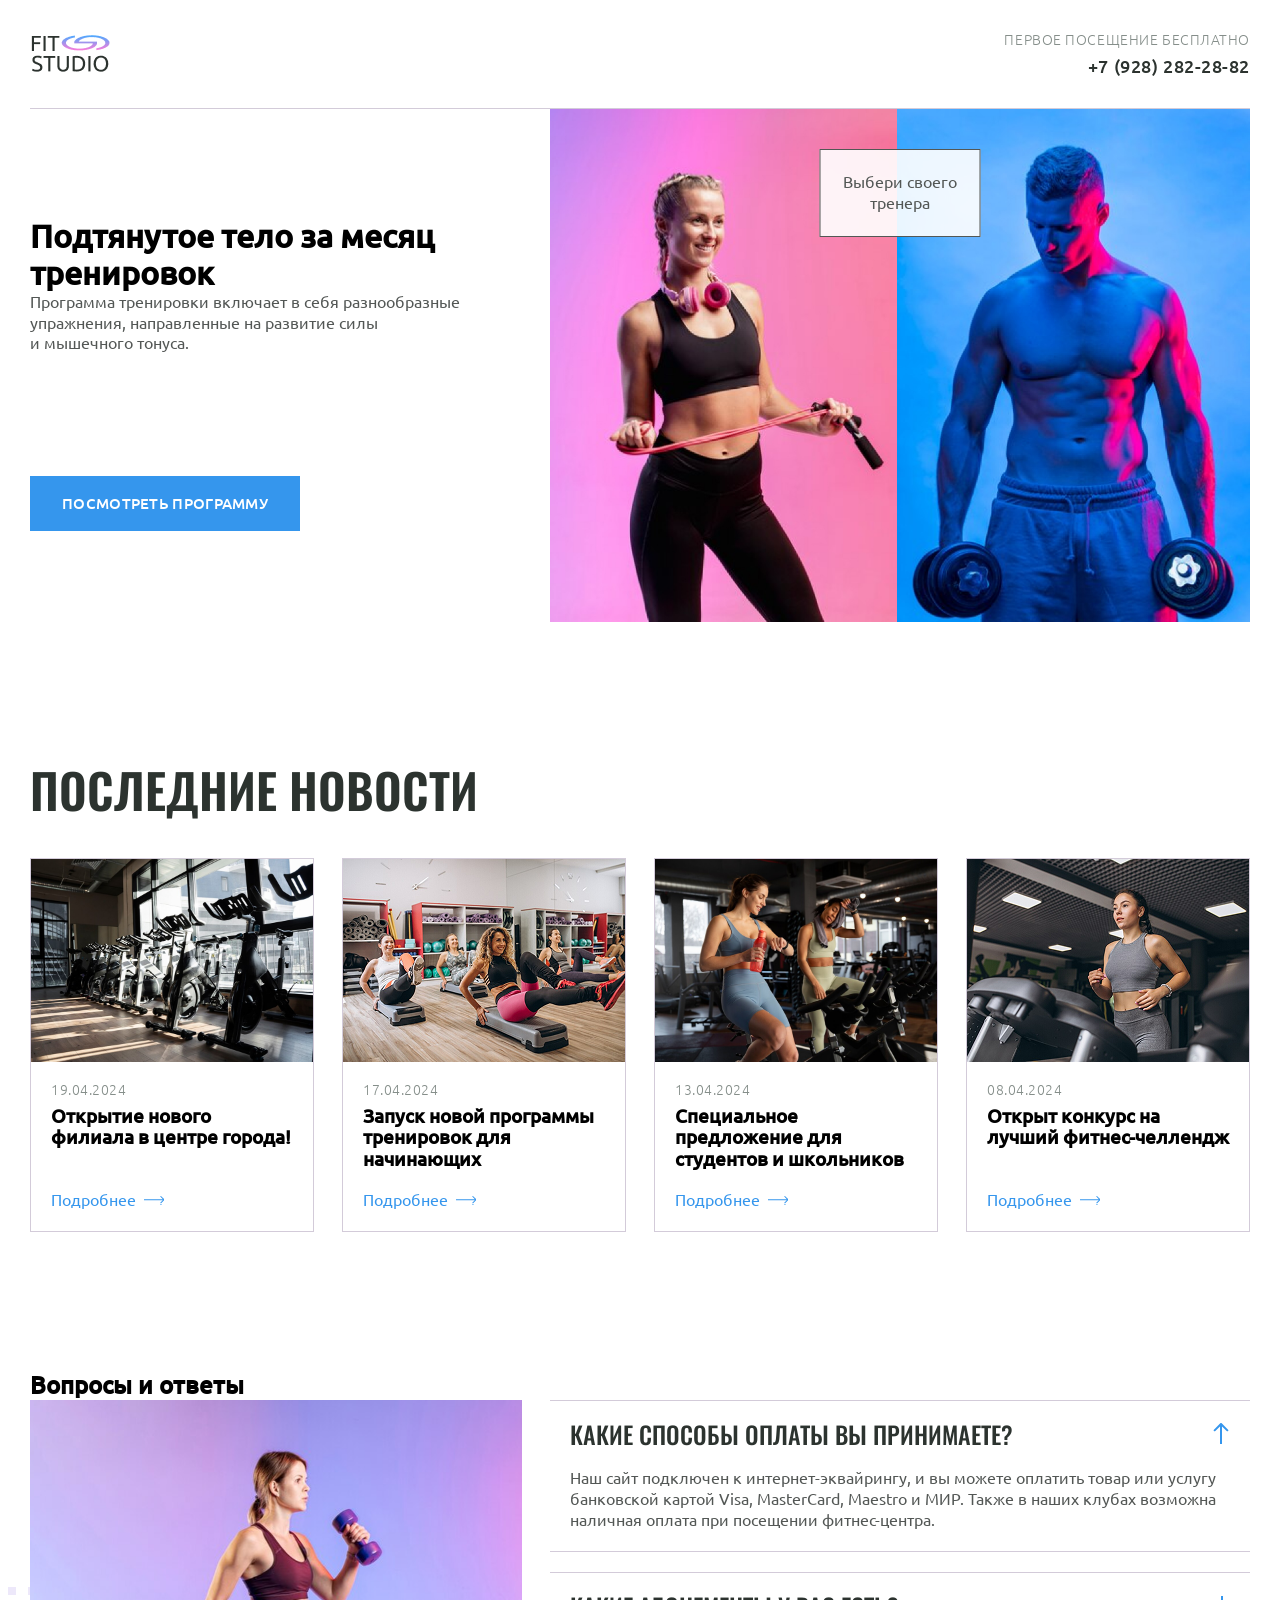
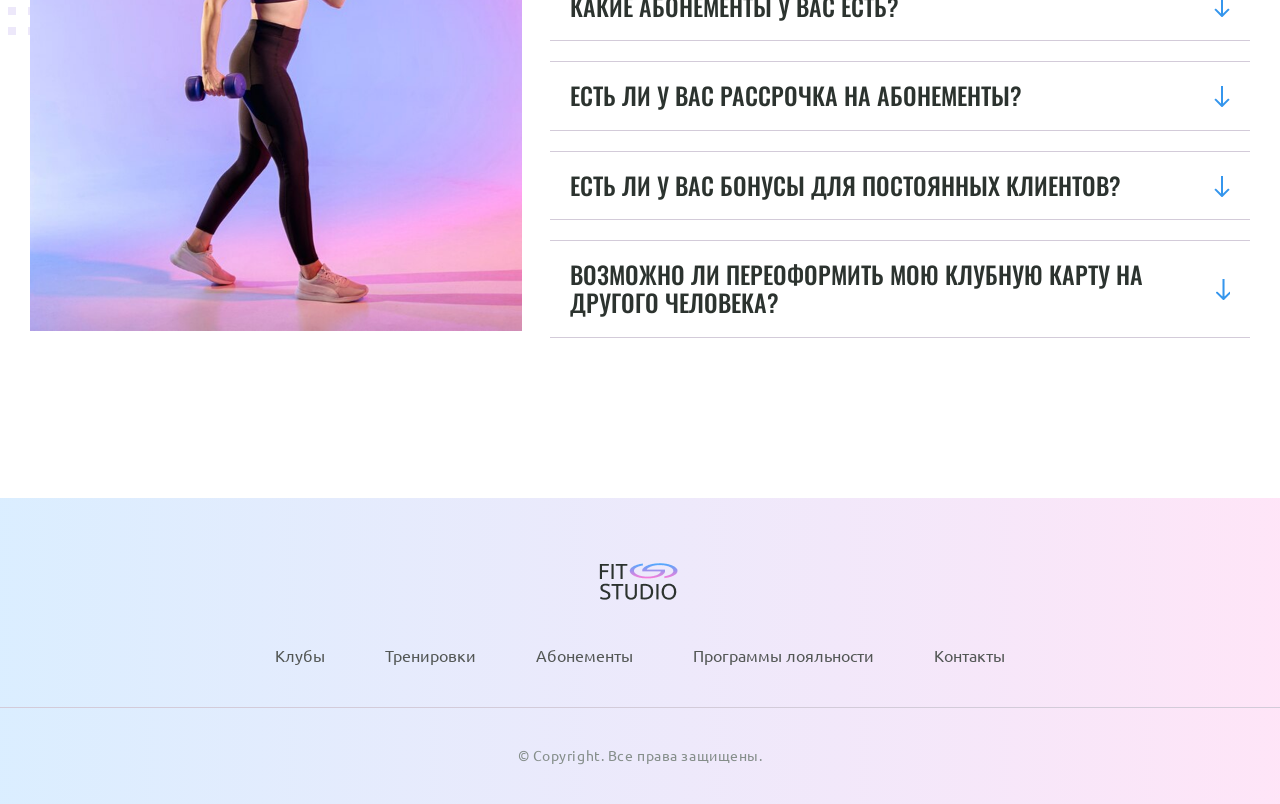
==== fit-studio-faq/index.html @ 385599f7 "Add files via upload" ====
<!doctype html>
<html lang="ru">
  <head>
    <meta charset="UTF-8" />
    <meta name="viewport" content="width=device-width, initial-scale=1.0" />
    <title>Fit Studio - Главная</title>
    <link rel="stylesheet" href="./css/normalize.css" />
    <link rel="stylesheet" href="./css/fonts.css" />
    <link rel="stylesheet" href="./css/globals.css" />
    <link rel="stylesheet" href="./css/index.css" />
    <link rel="stylesheet" href="./css/header.css" />
    <link rel="stylesheet" href="./css/footer.css" />
    <link
      rel="icon"
      type="image/svg+xml"
      sizes="128x128"
      href="./images/favicon-icon.svg"
    />
  </head>
  <body>
    <header class="header">
      <div class="container">
        <div class="header-inner">
          <a href="/">
            <img
              src="./images/logo.png"
              width="84"
              height="45"
              alt="Логотип Fit - Studio"
            />
          </a>
          <div class="phone text-sub">
            <p class="phone-text">Первое посещение бесплатно</p>
            <a href="tel:+79282822882" class="phone-link">+7 (928) 282-28-82</a>
          </div>
        </div>
      </div>
    </header>
    <section class="section">
      <div class="container hero-container">
        <div class="hero-info">
          <h1>Подтянутое тело <strong>за месяц</strong> тренировок</h1>
          <p class="text">
            Программа тренировки включает в себя разнообразные упражнения,
            направленные на развитие силы и мышечного тонуса.
          </p>
          <a href="#" class="button">Посмотреть программу</a>
        </div>
        <div class="hero-images">
          <p class="hero-shuss text">Выбери своего тренера</p>
          <img
            src="./images/sporty-woman.jpg"
            width="347"
            height="513"
            alt="Фитнес-тренер Женщина"
          />
          <img
            src="./images/man.jpg"
            width="353"
            height="513"
            alt="Фитнес-тренер Мужчина"
          />
        </div>
      </div>
    </section>
    <section class="section">
      <div class="container">
        <h2 class="tittle-large">Последние новости</h2>
        <div class="news-container">
          <article class="news-article">
            <header>
              <img
                src="./images/Frame 5.png"
                width="284"
                height="203"
                alt="Велотренажеры в спортивном зале"
              />
              <div class="news-info">
                <time datetime="2024-04-19" class="text-sub news-date"
                  >19.04.2024</time
                >
                <h3>Открытие нового филиала в центре города!</h3>
              </div>
            </header>
            <footer class="news-info">
              <a class="news-link" href="article.html">Подробнее</a>
            </footer>
          </article>
          <article class="news-article">
            <header>
              <img
                src="./images/Frame 6.png"
                width="284"
                height="203"
                alt="Групповая тренировка в зале"
              />
              <div class="news-info">
                <time datetime="2024-04-17" class="text-sub news-date"
                  >17.04.2024</time
                >
                <h3>Запуск новой программы тренировок для начинающих</h3>
              </div>
            </header>
            <footer class="news-info">
              <a class="news-link" href="article.html">Подробнее</a>
            </footer>
          </article>
          <article class="news-article">
            <header>
              <img
                src="./images/Frame 7.png"
                width="284"
                height="203"
                alt="Девушки на велотренажере с бутылкой воды"
              />
              <div class="news-info">
                <time datetime="2024-04-13" class="text-sub news-date"
                  >13.04.2024</time
                >
                <h3>Специальное предложение для студентов и школьников</h3>
              </div>
            </header>
            <footer class="news-info">
              <a class="news-link" href="article.html">Подробнее</a>
            </footer>
          </article>
          <article class="news-article">
            <header>
              <img
                src="./images/Frame 8.png"
                width="284"
                height="203"
                alt="Девушка на беговой дорожке"
              />
              <div class="news-info">
                <time datetime="2024-04-08" class="text-sub news-date"
                  >08.04.2024</time
                >
                <h3>Открыт конкурс на лучший фитнес-челлендж</h3>
              </div>
            </header>
            <footer class="news-info">
              <a class="news-link" href="article.html">Подробнее</a>
            </footer>
          </article>
        </div>
      </div>
    </section>
    <section class="FAQ section">
      <div class="container">
        <h2 class="title-large">Вопросы и ответы</h2>
        <div class="faq-container">
          <img
            src="./images/fit-woman-2.png"
            width="492"
            height="531"
            alt="Спортивная девушка с гантелями"
          />
          <div>
            <details name="FAQ" open>
              <summary class="title-medium">
                Какие способы оплаты вы принимаете?
              </summary>
              <p class="text">
                Наш сайт подключен к интернет-эквайрингу, и вы можете оплатить
                товар или услугу банковской картой Visa, MasterCard, Maestro и
                МИР. Также в наших клубах возможна наличная оплата при посещении
                фитнес-центра.
              </p>
            </details>
            <details name="FAQ">
              <summary class="title-medium">
                Какие абонементы у вас есть?
              </summary>
              <p class="text">
                Наш сайт подключен к интернет-эквайрингу, и вы можете оплатить
                товар или услугу банковской картой Visa, MasterCard, Maestro и
                МИР. Также в наших клубах возможна наличная оплата при посещении
                фитнес-центра.
              </p>
            </details>
            <details name="FAQ">
              <summary class="title-medium">
                Есть ли у вас рассрочка на абонементы?
              </summary>
              <p class="text">
                Наш сайт подключен к интернет-эквайрингу, и вы можете оплатить
                товар или услугу банковской картой Visa, MasterCard, Maestro и
                МИР. Также в наших клубах возможна наличная оплата при посещении
                фитнес-центра.
              </p>
            </details>
            <details name="FAQ">
              <summary class="title-medium">
                Есть ли у вас бонусы для постоянных клиентов?
              </summary>
              <p class="text">
                Наш сайт подключен к интернет-эквайрингу, и вы можете оплатить
                товар или услугу банковской картой Visa, MasterCard, Maestro и
                МИР. Также в наших клубах возможна наличная оплата при посещении
                фитнес-центра.
              </p>
            </details>
            <details>
              <summary class="title-medium">
                Возможно ли переоформить мою клубную карту на другого человека?
              </summary>
              <p class="text">
                Наш сайт подключен к интернет-эквайрингу, и вы можете оплатить
                товар или услугу банковской картой Visa, MasterCard, Maestro и
                МИР. Также в наших клубах возможна наличная оплата при посещении
                фитнес-центра.
              </p>
            </details>
          </div>
        </div>
      </div>
    </section>
    <footer class="footer">
      <div class="footer-top">
        <div class="container">
          <a class="footer-logo" href="/">
            <img
              src="./images/logo.png"
              width="84"
              height="45"
              alt="Логотип Fit - Studio"
            />
          </a>
          <nav class="menu">
            <ul>
              <li><a href="#">Клубы</a></li>
              <li><a href="#">Тренировки</a></li>
              <li><a href="#">Абонементы</a></li>
              <li><a href="#">Программы лояльности</a></li>
              <li><a href="#">Контакты</a></li>
            </ul>
          </nav>
        </div>
      </div>
      <div class="container">
        <p class="Copyright">&copy; Copyright. Все права защищены.</p>
      </div>
    </footer>
  </body>
</html>
---- fit-studio-faq/css/fonts.css ----
@font-face {
  font-family: "Ubuntu";
  src: local("Ubuntu"), url("../fonts/UbuntuLight.woff2") format("woff2");
  font-weight: 300;
  font-style: normal;
  font-display: swap;
}

@font-face {
  font-family: "Ubuntu";
  src: local("Ubuntu"), url("../fonts/UbuntuRegular.woff2") format("woff2");
  font-weight: 400;
  font-style: normal;
  font-display: swap;
}

@font-face {
  font-family: "Ubuntu";
  src: local("Ubuntu"), url("../fonts/UbuntuMedium.woff2") format("woff2");
  font-weight: 500;
  font-style: normal;
  font-display: swap;
}

@font-face {
  font-family: "Oswald";
  src: local("Oswald"), url("../fonts/OswaldMedium.woff2") format("woff2");
  font-weight: 500;
  font-style: normal;
  font-display: swap;
}

@font-face {
  font-family: "Oswald";
  src: local("Oswald"), url("../fonts/OswaldSemiBold.woff2") format("woff2");
  font-weight: 600;
  font-style: normal;
  font-display: swap;
}
---- fit-studio-faq/css/globals.css ----
html {
  font-family: Ubuntu, sans-serif;
  font-weight: 400;
}

*,
*::before,
*::after {
  box-sizing: border-box;
}
body {
  display: flex;
  flex-direction: column;
  min-height: 100vh;
}
h1,
h2,
h3,
h4,
h5,
h6,
p {
  margin: 0;
}

.container {
  max-width: 1250px;
  margin: 0 auto;
  padding: 0 15px;
}
a {
  text-decoration: none;
}

.text {
  font-weight: 400;
  font-size: 16px;
  line-height: 130%;
  color: #535755;
}
.button {
  font-weight: 500;
  font-size: 15px;
  line-height: 130%;
  letter-spacing: 0.02em;
  text-transform: uppercase;
  text-align: center;
  color: #fff;
  background-color: #3596ed;
  padding: 19px 32px;
  margin-top: auto;
}
.button:hover {
  opacity: 0.85;
}
button:active {
  background-color: #2d82cd;
}
.section {
  margin-bottom: 140px;
}

.tittle-large {
  max-width: 596px;
  margin-bottom: 40px;
  font-family: Oswald;
  font-size: 48px;
  font-weight: 600;
  line-height: 115%;
  text-transform: uppercase;
  color: #2c332f;
}
.title-medium {
  font-family: Oswald, sans-serif;
  font-weight: 500;
  font-size: 24px;
  line-height: 115%;
  text-transform: uppercase;
  color: #2c332f;
}
.text-sub {
  font-weight: 300;
  font-size: 14px;
  letter-spacing: 0.04em;
  text-align: right;
  color: #858e8a;
  text-transform: uppercase;
}
a:focus-visible,
button:focus-visible {
  outline: 2px solid #3596ed;
  outline-offset: 1px;
}
a:active {
  color: #3596ed;
}
---- fit-studio-faq/css/index.css ----
.hero {
  padding-top: 80px;
  position: relative;
}
.hero::after {
  content: "";
  position: absolute;
  z-index: -1;
  width: 100%;
  height: 48px;
  background: url(../images/decor-icon-index.svg) repeat-x;
  bottom: 106px;
}
.hero-container {
  display: flex;
  align-items: center;
}
.hero-images {
  display: flex;
  position: relative;
}
.hero h1 {
  margin-bottom: 40px;
  font-family: "Oswald", sans-serif;
  font-weight: 600;
  font-size: 62px;
  line-height: 115%;
  text-transform: uppercase;
}
.hero h1 strong {
  color: #3596ed;
  font-weight: 600;
}
.hero-info .text {
  max-width: 440px;
  margin-bottom: 140px;
}
.hero-shuss {
  position: absolute;
  top: 40px;
  left: 50%;
  transform: translateX(-50%);
  max-width: 161px;
  border: 1px solid #535755;
  padding: 22px;
  background: rgba(255, 255, 255, 0.9);
  text-align: center;
}
.news-container {
  display: flex;
  gap: 28px;
}
.news-article {
  display: flex;
  flex-direction: column;
  max-width: 284px;
  background-color: #fff;
  border: 1px solid #d3cbd9;
  overflow: hidden;
}
.news-article img {
  display: block;
}
.news-article footer {
  margin-top: auto;
}
.news-date {
  display: inline-block;
  margin-bottom: 8px;
  padding-top: 20px;
}
.news-info {
  padding: 0 20px 20px;
}
.news-link {
  display: inline-flex;
  align-items: center;
  gap: 8px;
  font-weight: 400;
  font-size: 16px;
  line-height: 130%;
  color: #3596ed;
}
.news-link::after {
  content: "";
  display: block;
  width: 20px;
  height: 9px;
  background-image: url(../images/aroow-right-icon.svg);
}
.FAQ {
  position: relative;
}
.FAQ::before {
  content: "";
  position: absolute;
  top: 215px;
  z-index: -1;
  width: calc(50% - 250px);
  height: 48px;
  background: url(../images/decor-icon-index.svg) repeat-x;
}
.faq-container {
  display: flex;
  gap: 28px;
}

details {
  margin-bottom: 20px;
  border-block: 1px solid #d3cbd9;
}

details[open] summary::after {
  transform: rotate(180deg);
}

summary {
  display: flex;
  align-items: center;
  justify-content: space-between;
  gap: 10px;
  list-style: none;
  padding: 20px;
  cursor: pointer;
}
summary::after {
  content: "";
  display: inline-block;
  width: 17px;
  height: 22px;
  background: url(../images/стрелка2.svg) no-repeat center / cover;
}
details > p {
  padding: 0 20px 20px;
}
---- fit-studio-faq/css/header.css ----
.header-inner {
  display: flex;
  gap: 10px;
  justify-content: space-between;
  align-items: center;
  padding-top: 30px;
  padding-bottom: 30px;
  border-bottom: 1px solid #d3cbd9;
}
.phone {
  text-align: right;
}
.phone:hover {
  color: #3596ed;
}
.phone p {
  margin-bottom: 8px;
}
.phone-link {
  font-weight: 500;
  font-size: 18px;
  color: #2c332f;
}
.phone-link:hover {
  color: #3596ed;
}
---- fit-studio-faq/css/footer.css ----
.footer {
  padding: 60px 0px 40px;
  background-image: linear-gradient(
    90deg,
    rgba(73, 169, 255, 0.2) 0%,
    rgba(252, 124, 217, 0.2) 100%
  );
  text-align: center;
}
.footer-top {
  border-bottom: 1px solid #d3cbd9;
  padding-bottom: 40px;
  margin-bottom: 40px;
}
.footer-logo {
  display: inline-block;
  margin-bottom: 40px;
}
.menu ul {
  display: flex;
  justify-content: center;
  align-items: center;
  list-style: none;
  gap: 60px;
  margin: 0;
  padding: 0;
}
.menu a {
  font-weight: 400;
  font-size: 16px;
  line-height: 130%;
  color: #535755;
  transition: color 0.2s;
}
.menu:hover {
  color: #3596ed;
}

.Copyright {
  font-weight: 400;
  font-size: 14px;
  letter-spacing: 0.04em;
  color: #858e8a;
}
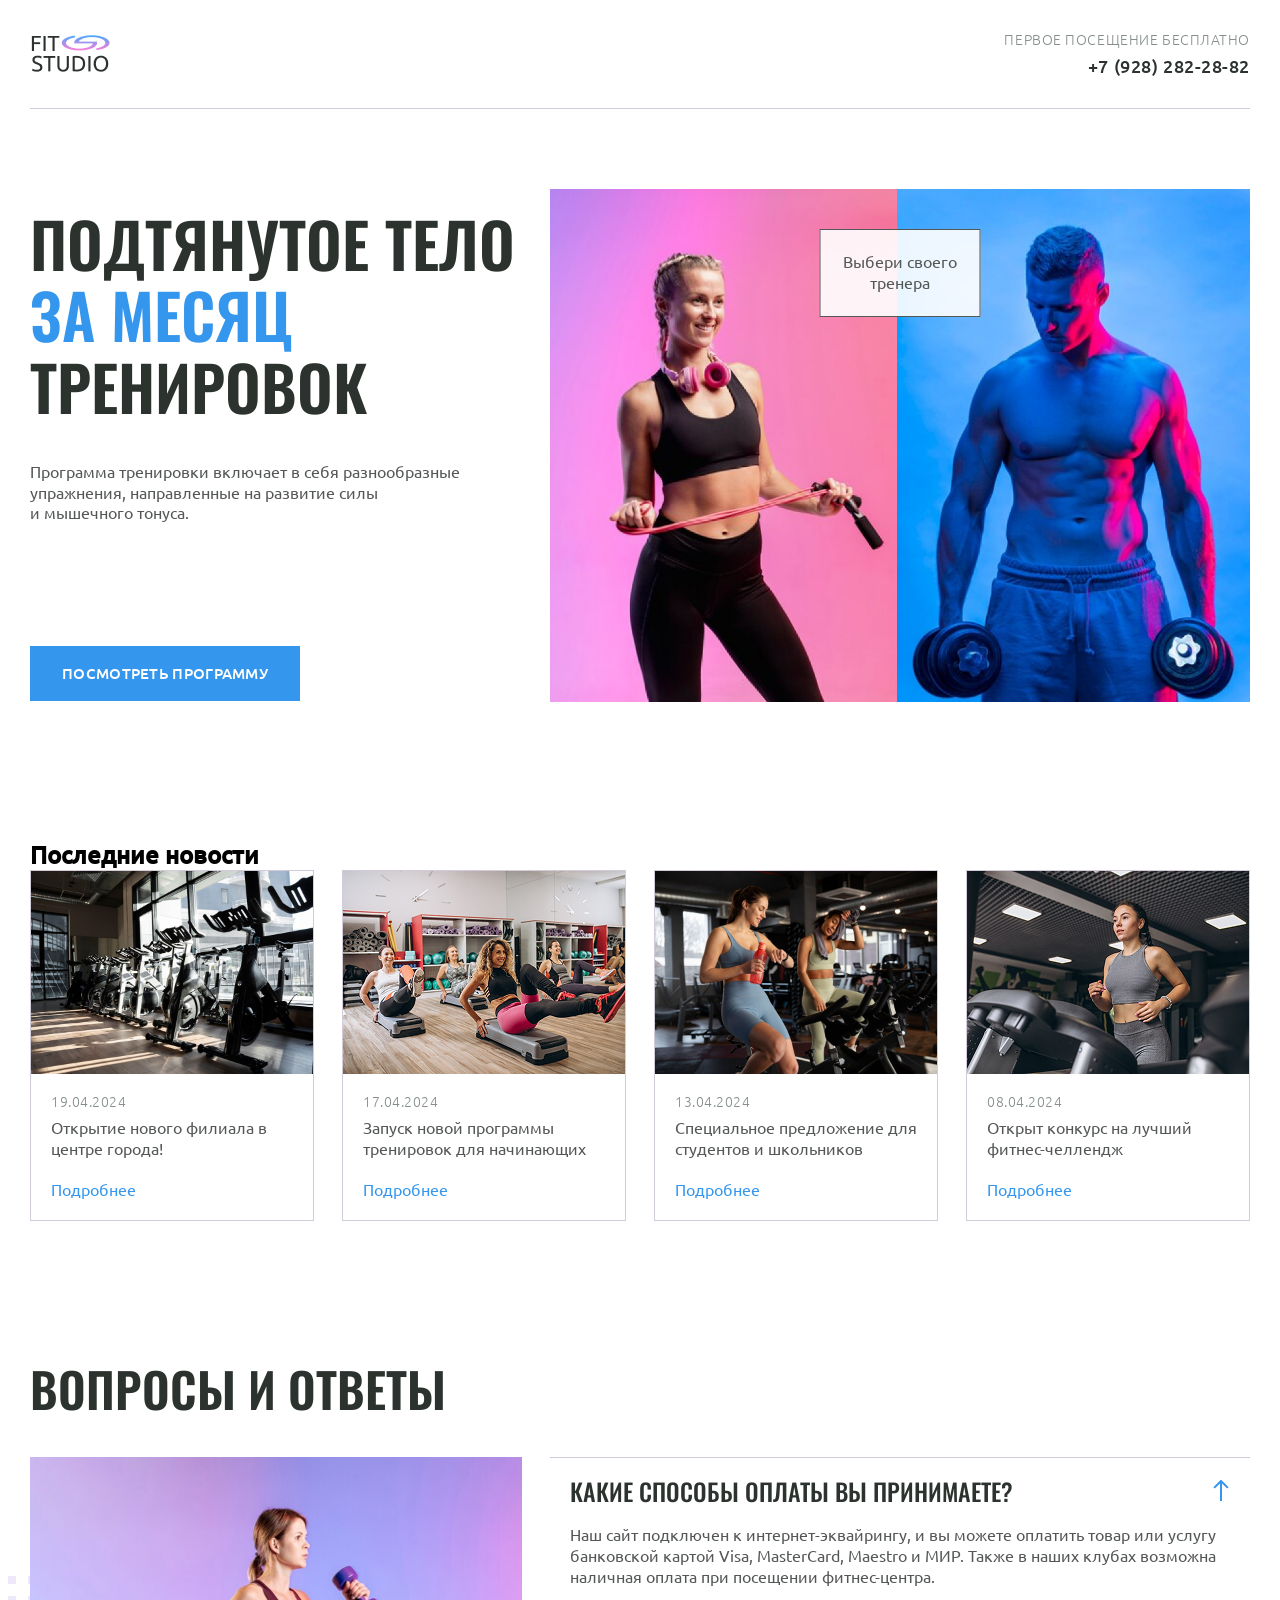
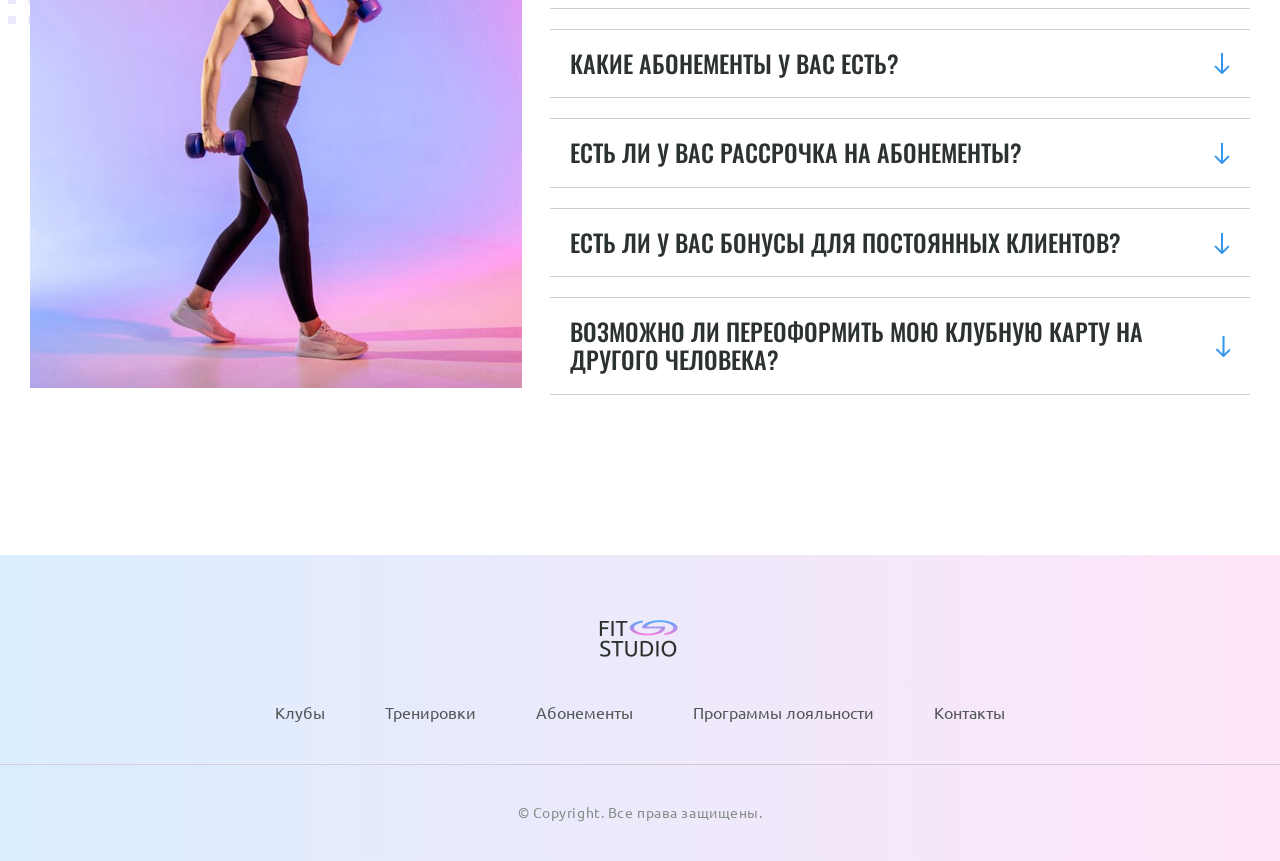
==== commit f10ec94f: "Add files via upload" ====
--- a/fit-studio-faq/index.html
+++ b/fit-studio-faq/index.html
@@ -79,7 +79,7 @@
                 <time datetime="2024-04-19" class="text-sub news-date"
                   >19.04.2024</time
                 >
-                <h3>Открытие нового филиала в центре города!</h3>
+                <h3 class="text">Открытие нового филиала в центре города!</h3>
               </div>
             </header>
             <footer class="news-info">
@@ -98,7 +98,9 @@
                 <time datetime="2024-04-17" class="text-sub news-date"
                   >17.04.2024</time
                 >
-                <h3>Запуск новой программы тренировок для начинающих</h3>
+                <h3 class="text">
+                  Запуск новой программы тренировок для начинающих
+                </h3>
               </div>
             </header>
             <footer class="news-info">
@@ -117,7 +119,9 @@
                 <time datetime="2024-04-13" class="text-sub news-date"
                   >13.04.2024</time
                 >
-                <h3>Специальное предложение для студентов и школьников</h3>
+                <h3 class="text">
+                  Специальное предложение для студентов и школьников
+                </h3>
               </div>
             </header>
             <footer class="news-info">
@@ -136,7 +140,7 @@
                 <time datetime="2024-04-08" class="text-sub news-date"
                   >08.04.2024</time
                 >
-                <h3>Открыт конкурс на лучший фитнес-челлендж</h3>
+                <h3 class="text">Открыт конкурс на лучший фитнес-челлендж</h3>
               </div>
             </header>
             <footer class="news-info">
--- a/fit-studio-faq/css/globals.css
+++ b/fit-studio-faq/css/globals.css
@@ -60,7 +60,7 @@
   margin-bottom: 140px;
 }
 
-.tittle-large {
+.title-large {
   max-width: 596px;
   margin-bottom: 40px;
   font-family: Oswald;
--- a/fit-studio-faq/css/index.css
+++ b/fit-studio-faq/css/index.css
@@ -14,20 +14,22 @@
 .hero-container {
   display: flex;
   align-items: center;
+  gap: 28px;
 }
 .hero-images {
   display: flex;
   position: relative;
 }
-.hero h1 {
+.hero-info h1 {
   margin-bottom: 40px;
   font-family: "Oswald", sans-serif;
   font-weight: 600;
   font-size: 62px;
   line-height: 115%;
   text-transform: uppercase;
+  color: #2c332f;
 }
-.hero h1 strong {
+.hero-info h1 strong {
   color: #3596ed;
   font-weight: 600;
 }
@@ -86,7 +88,7 @@
   display: block;
   width: 20px;
   height: 9px;
-  background-image: url(../images/aroow-right-icon.svg);
+  background-image: url(../images/aroow-right-icon.svg) no-repeat;
 }
 .FAQ {
   position: relative;
--- a/fit-studio-faq/css/header.css
+++ b/fit-studio-faq/css/header.css
@@ -1,3 +1,6 @@
+.header {
+  margin-bottom: 80px;
+}
 .header-inner {
   display: flex;
   gap: 10px;
